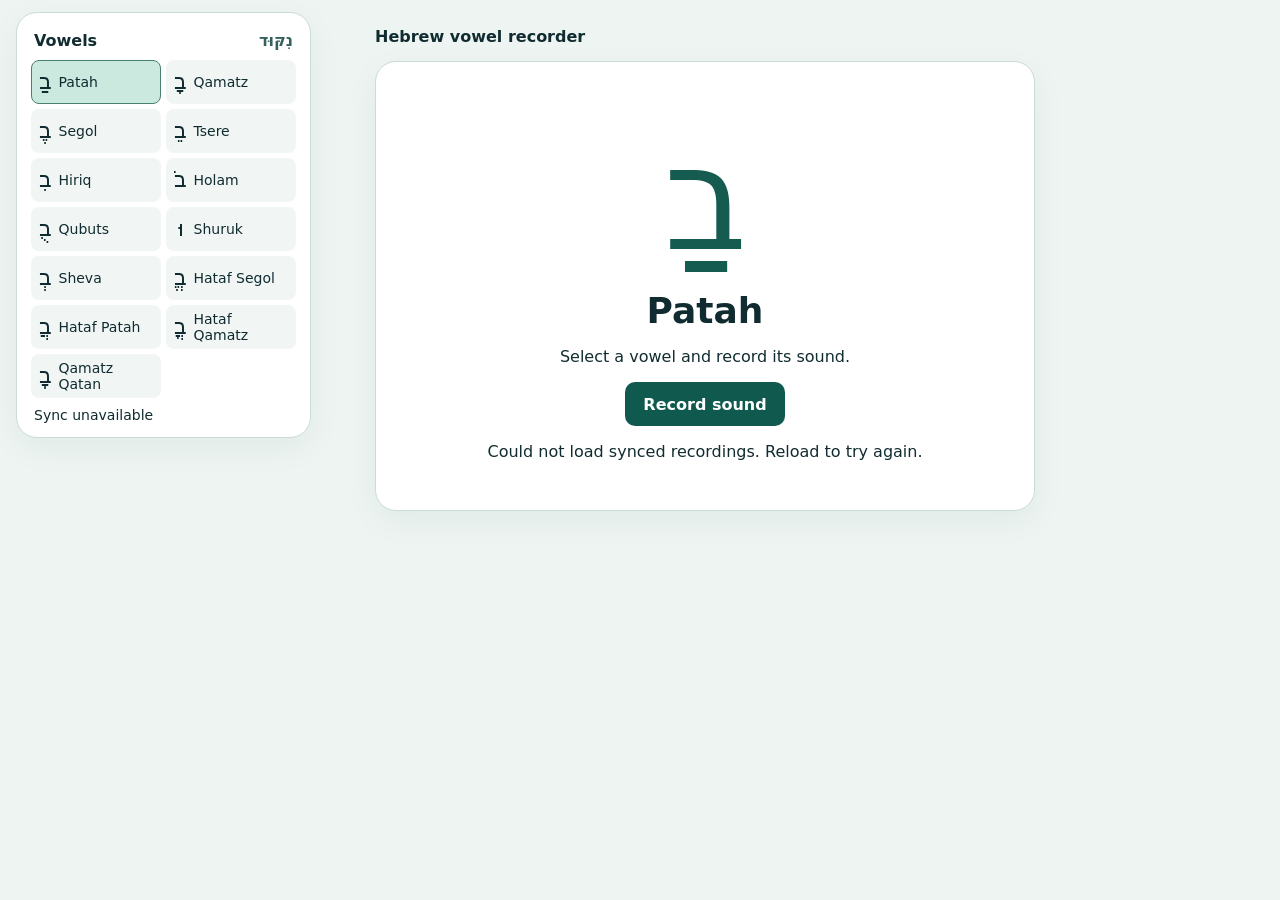
==== web/index.html @ a91c3b1b "Build Hebrew vowel recorder with private audio sync" ====
<!doctype html>
<html lang="en">
<head>
<meta charset="utf-8">
<meta name="viewport" content="width=device-width, initial-scale=1, viewport-fit=cover">
<title>Hebrew Vowel Recorder</title>
<link rel="stylesheet" href="style.css">
<script type="module" src="app.js"></script>
</head>
<body>
<main>
  <aside aria-label="Hebrew vowels">
    <h2>Vowels <span lang="he" dir="rtl">נִקּוּד</span></h2>
    <nav id="vowels" aria-label="Choose a vowel"></nav>
    <p id="progress">Loading recordings…</p>
  </aside>
  <section aria-labelledby="title">
    <p class="heading">Hebrew vowel recorder</p>
    <div class="card">
      <div id="symbol" class="symbol" lang="he" dir="rtl"></div>
      <h1 id="title"></h1>
      <p id="instruction">Select a vowel and record its sound.</p>
      <div id="actions">
        <button id="record" disabled>Record sound</button>
        <button id="save" hidden>Save recording</button>
      </div>
      <audio id="player" controls hidden></audio>
      <p id="status" role="status" aria-live="polite"></p>
    </div>
  </section>
</main>
</body>
</html>
---- web/style.css ----
:root {
  color-scheme: light;
  font-family: system-ui, sans-serif;
  color: #112c30;
  background: #edf4f2;
  --edge: max(12px, env(safe-area-inset-top));
}
* { box-sizing: border-box; }
[hidden] { display: none !important; }
body { margin: 0; }
main {
  display: grid;
  grid-template-columns: minmax(235px, 295px) minmax(0, 660px);
  align-items: start;
  gap: clamp(18px, 5vw, 64px);
  padding: var(--edge) max(16px, env(safe-area-inset-right)) 48px max(16px, env(safe-area-inset-left));
}
aside, .card {
  background: #fff;
  border: 1px solid #cbdcd7;
  border-radius: 21px;
  box-shadow: 0 10px 34px #12392c0d;
}
aside {
  position: sticky;
  z-index: 1;
  top: var(--edge);
  max-height: calc(100dvh - var(--edge) - 12px);
  overflow: auto;
  padding: 14px;
}
h2, #progress { margin: 0; padding: 4px 3px 10px; font-size: 1rem; }
h2 span { float: right; color: #34615c; }
#progress { padding: 9px 3px 0; font-size: .875rem; }
nav { display: grid; grid-template-columns: 1fr 1fr; gap: 5px; }
button { font: inherit; min-height: 44px; cursor: pointer; }
button:focus-visible { outline: 3px solid #bf580a; outline-offset: 2px; }
button:disabled { opacity: .57; cursor: wait; }
nav button {
  display: grid;
  grid-template-columns: 1.25em 1fr auto;
  align-items: center;
  gap: 4px;
  padding: 3px 5px;
  border: 1px solid transparent;
  border-radius: 8px;
  background: #f1f6f5;
  color: inherit;
  text-align: left;
  font-size: .875rem;
}
nav button[aria-pressed="true"] { background: #cce9df; border-color: #477f70; }
nav [lang="he"] { font: 1.35rem Arial, sans-serif; text-align: center; }
.heading { font-weight: 650; margin: 15px 0; }
.card { padding: clamp(18px, 5vw, 48px); text-align: center; }
.symbol { font: normal clamp(5rem, 13vw, 9rem)/1.25 Arial, sans-serif; color: #155b50; }
h1 { margin: 0; font-size: clamp(1.5rem, 5vw, 2.25rem); }
#actions { display: flex; flex-wrap: wrap; gap: 8px; justify-content: center; }
#actions button { background: #10594e; color: white; border: 0; border-radius: 10px; padding: 10px 18px; font-weight: 650; }
#record[data-recording] { background: #9d302d; }
audio { display: block; margin: 18px auto 0; width: min(100%, 320px); }
#status { min-height: 1.25em; margin-bottom: 0; }
@media (max-width: 620px) {
  main { grid-template-columns: minmax(0, 1fr); gap: 14px; }
  aside { max-height: 38dvh; }
  nav { grid-template-columns: repeat(3, minmax(0, 1fr)); }
  nav button { grid-template-columns: 1fr; text-align: center; gap: 0; }
  nav .check { display: none; }
  .heading { margin: 5px 0 12px; }
}
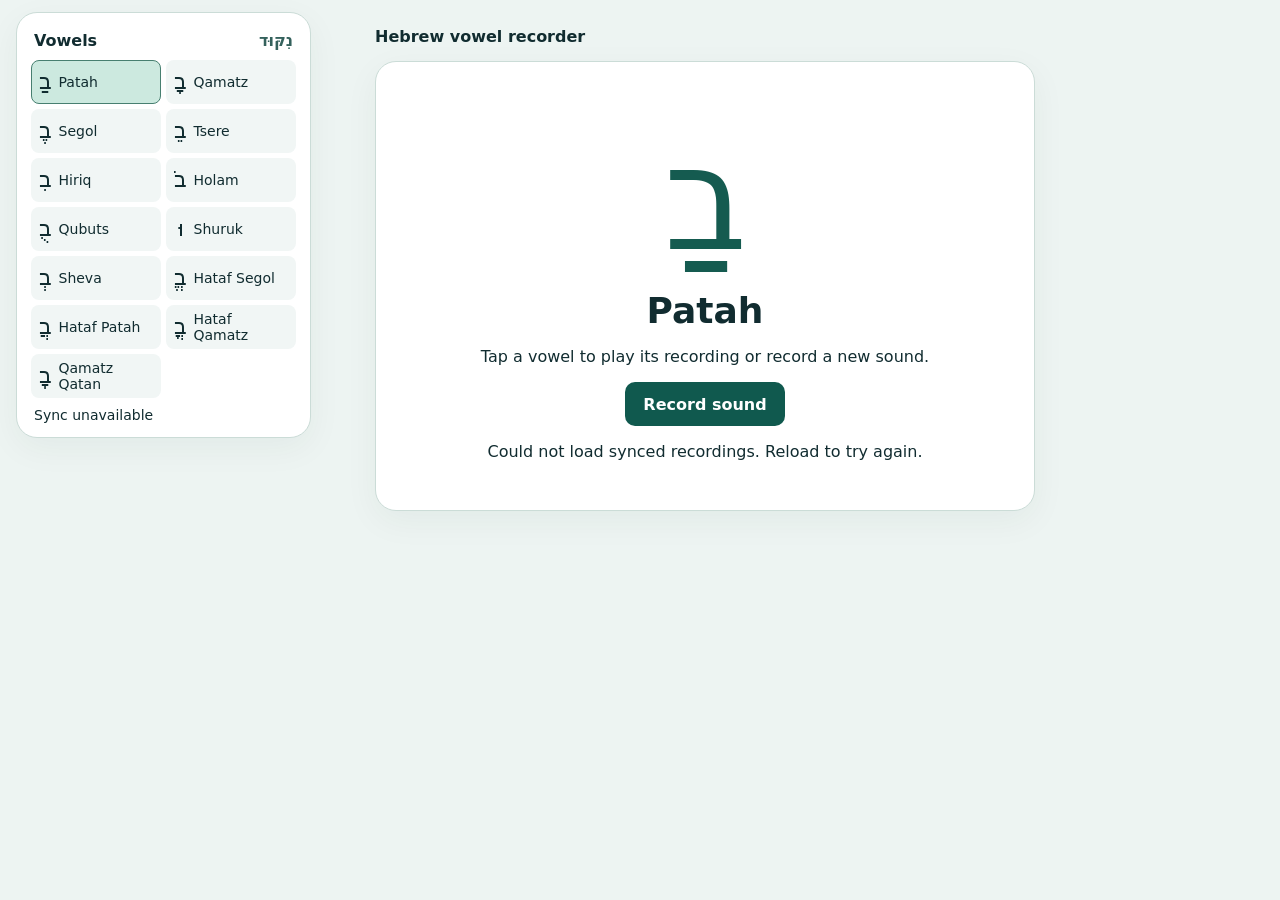
==== commit 33f353b4: "Store Hebrew vowel recordings in Supabase and play on tap" ====
--- a/web/index.html
+++ b/web/index.html
@@ -19,7 +19,7 @@
     <div class="card">
       <div id="symbol" class="symbol" lang="he" dir="rtl"></div>
       <h1 id="title"></h1>
-      <p id="instruction">Select a vowel and record its sound.</p>
+      <p id="instruction">Tap a vowel to play its recording or record a new sound.</p>
       <div id="actions">
         <button id="record" disabled>Record sound</button>
         <button id="save" hidden>Save recording</button>
